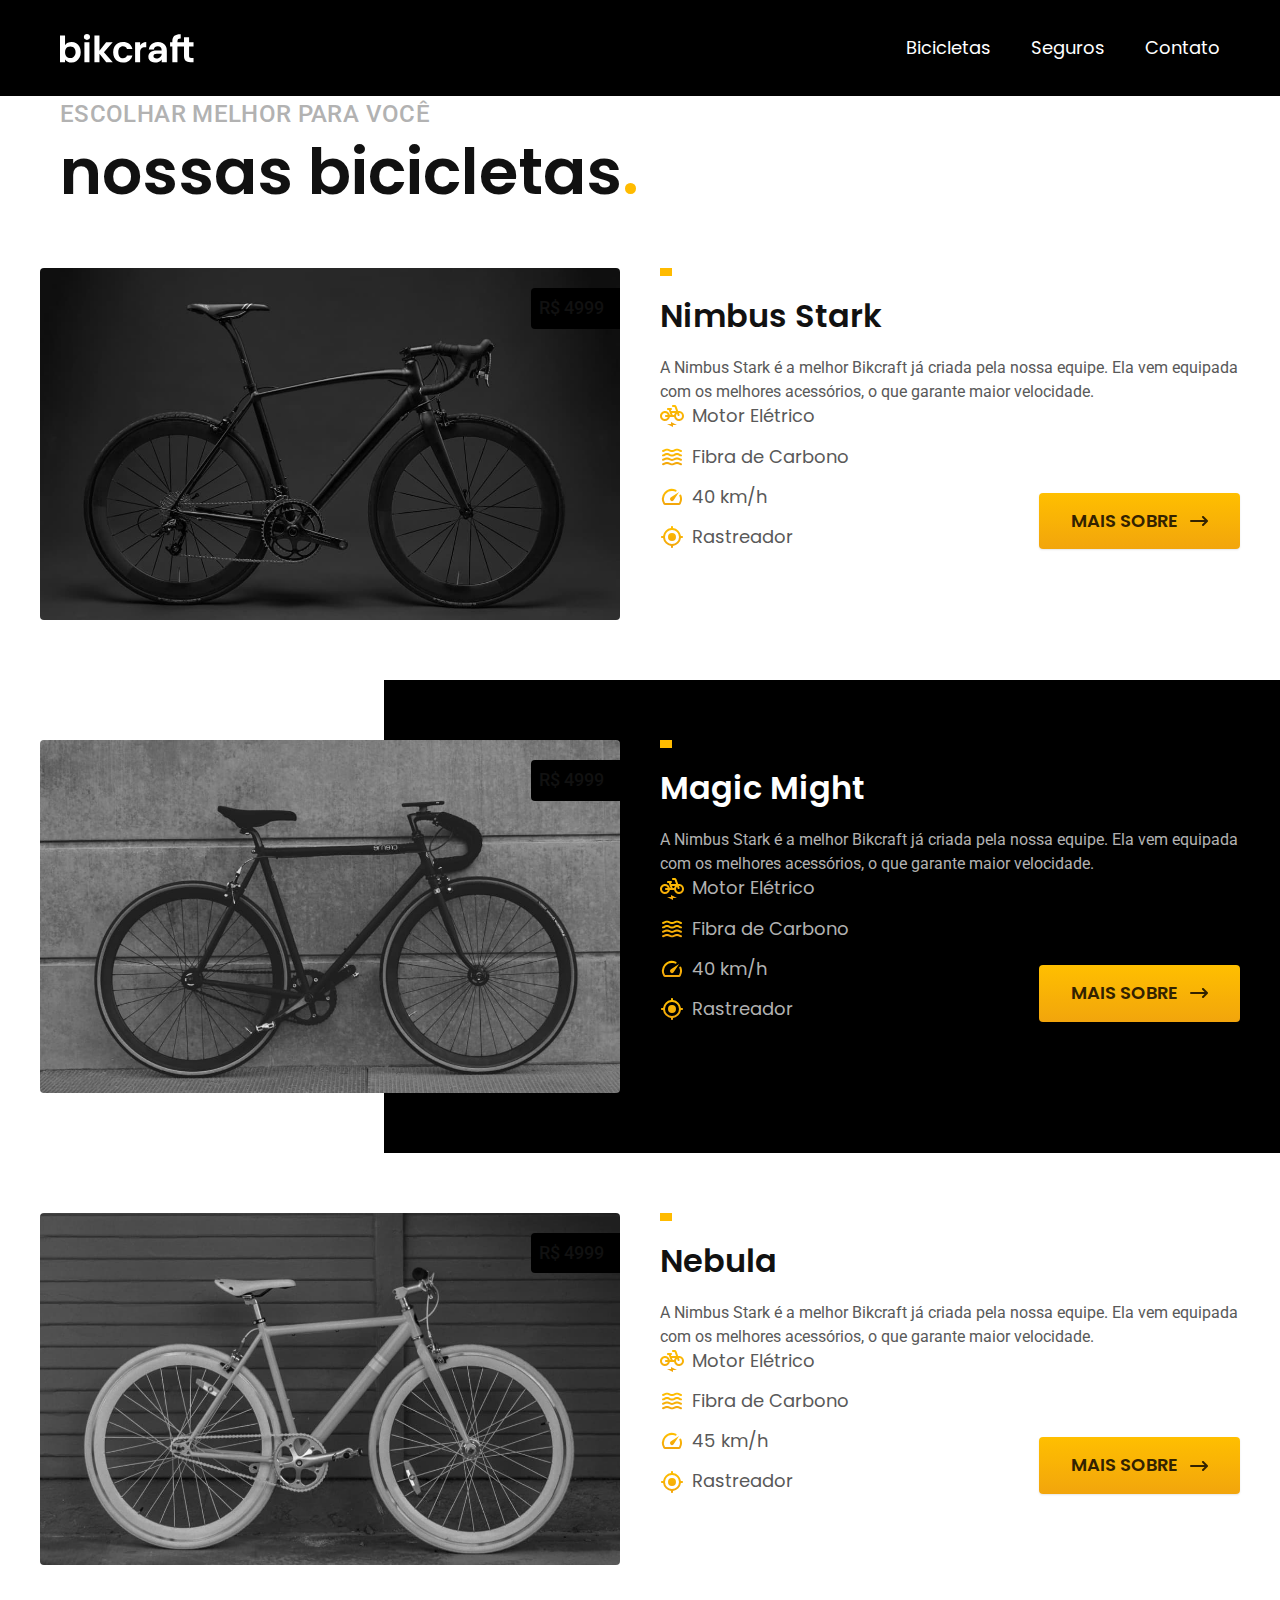
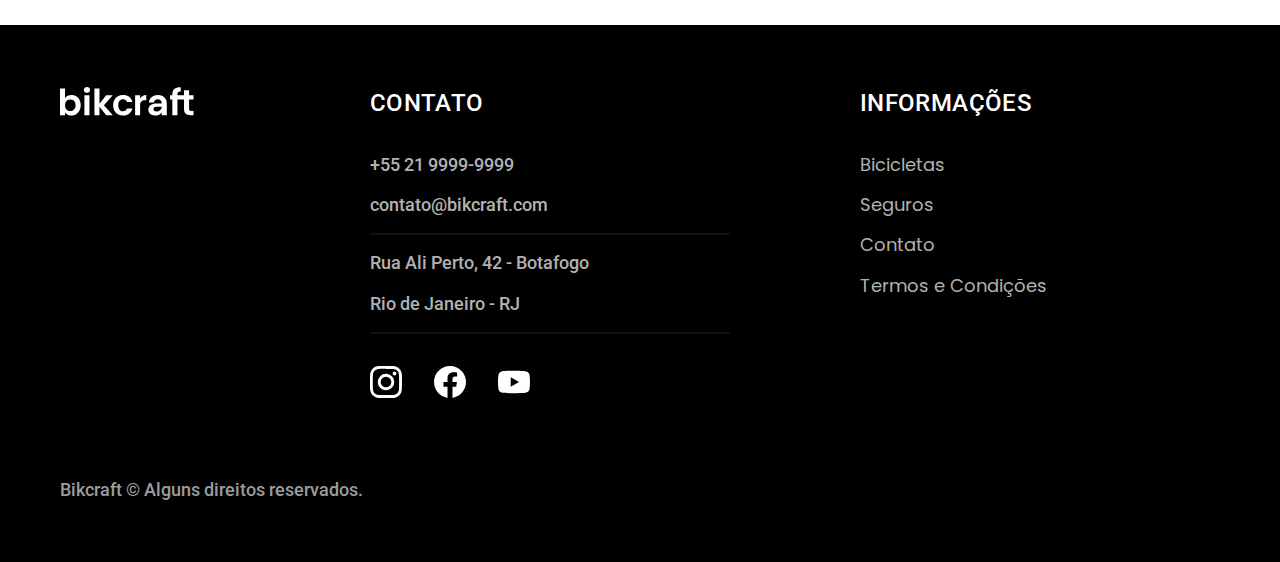
==== bicicletas.html @ 353d189f "bicicletas" ====
<!DOCTYPE html>
<html lang="pt-br">

<head>
  <meta charset="UTF-8">
  <meta name="viewport" content="width=device-width, initial-scale=1.0">
  <link rel="preconnect" href="https://fonts.googleapis.com">
  <link rel="preconnect" href="https://fonts.gstatic.com" crossorigin>
  <link href="https://fonts.googleapis.com/css2?family=Poppins:wght@400;600&family=Roboto:wght@400;500&display=swap" rel="stylesheet">

  <title>Bicicletas</title>
  <meta name="description" content="Bicicletas elétricas de alta precisão e qualidade, feitas sob medida para o cliente. Explore o mundo na sua velocidade com a Bikcraft.">

  <link rel="stylesheet" href="./css/style.css">
</head>

<body>
  <header class="header-bg">
    <div class="header container">
      <a href="./">
        <img src="./img/bikcraft.svg" alt="Bikcraft">
      </a>

      <nav aria-label="primaria">
        <ul class="header-menu font-1-m cor-0">
          <li><a href="./bicicletas.html">Bicicletas</a></li>
          <li><a href="./seguros.html">Seguros</a></li>
          <li><a href="./contato.html">Contato</a></li>
        </ul>
      </nav>
    </div>
  </header>


  <main>
    <div>
      <div class="titulo container">
        <p class="font-2-l-b cor-5">Escolhar melhor para você</p>
        <h1 class="font-1-xxl cor-11">nossas bicicletas<span class="cor-p1">.</span></h1>
      </div>

      <div>
        <div class="bicicletas container">
          <div class="bicicletas-img">
            <img src="./img/bicicletas/nimbus.jpg" alt="Bicicleta preta">
            <span class="font-2-m">R$ 4999</span>
          </div>
          <div class="bicicletas-conteudo">
            <h2 class="font-1-xl">Nimbus Stark</h2>
            <p class="font-2-s cor-8">A Nimbus Stark é a melhor Bikcraft já criada pela nossa equipe. Ela vem equipada com os melhores acessórios, o que garante maior velocidade.</p>
            <ul class="font-1-m cor-8">
              <li><img src="./img/icones/eletrica.svg" alt="">Motor Elétrico</li>
              <li><img src="./img/icones/carbono.svg" alt="">Fibra de Carbono</li>
              <li><img src="./img/icones/velocidade.svg" alt="">40 km/h</li>
              <li><img src="./img/icones/rastreador.svg" alt="">Rastreador</li>
            </ul>
            <a class="botao seta" href="./bicicletas.html/nimbus.html">Mais Sobre</a>
          </div>
        </div>
      </div>

      <div class="bicicletas-bg">
        <div class="bicicletas container">
          <div class="bicicletas-img">
            <img src="./img/bicicletas/magic.jpg" alt="Bicicleta preta">
            <span class="font-2-m">R$ 4999</span>
          </div>
          <div class="bicicletas-conteudo">
            <h2 class="font-1-xl cor-0">Magic Might</h2>
            <p class="font-2-s cor-5">A Nimbus Stark é a melhor Bikcraft já criada pela nossa equipe. Ela vem equipada com os melhores acessórios, o que garante maior velocidade.</p>
            <ul class="font-1-m cor-5">
              <li><img src="./img/icones/eletrica.svg" alt="">Motor Elétrico</li>
              <li><img src="./img/icones/carbono.svg" alt="">Fibra de Carbono</li>
              <li><img src="./img/icones/velocidade.svg" alt="">40 km/h</li>
              <li><img src="./img/icones/rastreador.svg" alt="">Rastreador</li>
            </ul>
            <a class="botao seta" href="./bicicletas.html/magic.html">Mais Sobre</a>
          </div>
        </div>
      </div>

      <div>
        <div class="bicicletas container">
          <div class="bicicletas-img">
            <img src="./img/bicicletas/nebula.jpg" alt="Bicicleta preta">
            <span class="font-2-m">R$ 4999</span>
          </div>
          <div class="bicicletas-conteudo">
            <h2 class="font-1-xl">Nebula</h2>
            <p class="font-2-s cor-8">A Nimbus Stark é a melhor Bikcraft já criada pela nossa equipe. Ela vem equipada com os melhores acessórios, o que garante maior velocidade.</p>
            <ul class="font-1-m cor-8">
              <li><img src="./img/icones/eletrica.svg" alt="">Motor Elétrico</li>
              <li><img src="./img/icones/carbono.svg" alt="">Fibra de Carbono</li>
              <li><img src="./img/icones/velocidade.svg" alt="">45 km/h</li>
              <li><img src="./img/icones/rastreador.svg" alt="">Rastreador</li>
            </ul>
            <a class="botao seta" href="./bicicletas.html/nebula.html">Mais Sobre</a>
          </div>
        </div>
      </div>

    </div>


  </main>


  <footer class="footer-bg">
    <div class="footer container">
      <img src="./img/bikcraft.svg" alt="Bikcraft">
      <div class="footer-contato">
        <h3 class="font-2-l-b cor-0">Contato</h3>
        <ul class="font-2-m cor-5">
          <li><a href="tel:+552199999999">+55 21 9999-9999</a></li>
          <li><a href="mailto:contato@bikcraft.com">contato@bikcraft.com</a></li>
          <li>Rua Ali Perto, 42 - Botafogo</li>
          <li>Rio de Janeiro - RJ</li>
        </ul>
        <div class="footer-redes">
          <a href="./">
            <img src="./img/redes/instagram.svg" alt="Instagram">
          </a>
          <a href="./">
            <img src="./img/redes/facebook.svg" alt="Facebook">
          </a>
          <a href="./">
            <img src="./img/redes/youtube.svg" alt="Youtube">
          </a>
        </div>
      </div>
      <div class="footer-informacoes">
        <h3 class="font-2-l-b cor-0">Informações</h3>
        <nav>
          <ul class="font-1-m cor-5">
            <li><a href="./bicicletas.html">Bicicletas</a></li>
            <li><a href="./seguros.html">Seguros</a></li>
            <li><a href="./contato.html">Contato</a></li>
            <li><a href="./termos.html">Termos e Condições</a></li>
          </ul>
        </nav>
      </div>
      <p class="footer-copy font-2-m cor-6">Bikcraft © Alguns direitos reservados.</p>
    </div>
  </footer>
</body>
---- css/style.css ----
@import "./global/global.css";
@import "./utilidades/tipografia.css";
@import "./utilidades/cores.css";

@import "./global/header.css";
@import "./global/footer.css";

/* Utilidades */
@import "./utilidades/componentes.css";

/* Home */
@import "./home/introducao.css";
@import "./home/tecnologia.css";
@import "./home/parceiros.css";
@import "./home/depoimento.css";

/* Bicicletas */
@import "./bicicletas/bicicletas-lista.css";

/* Seguros */
@import "./seguros/seguros.css";

/* Termos */
@import "./termos/termos.css";

/* bicicletas */
@import "./bicicletas/bicicletas.css";
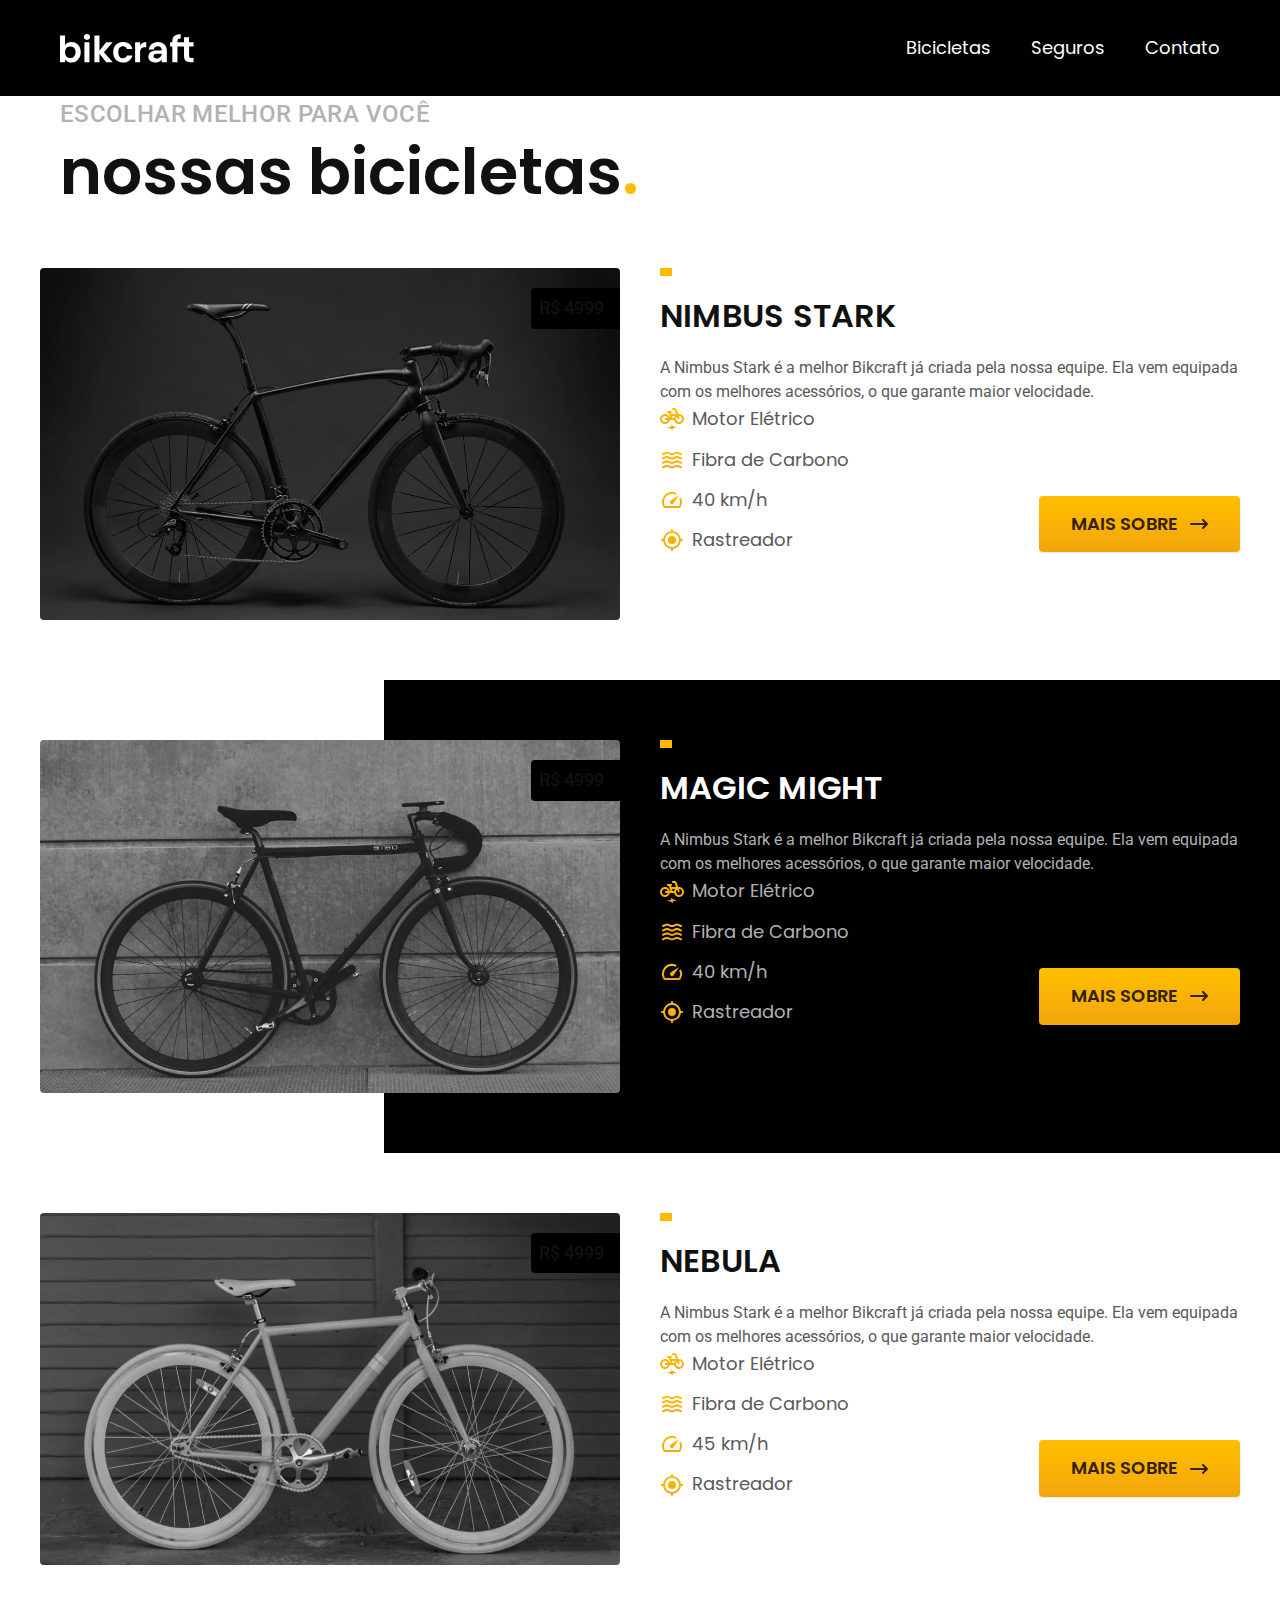
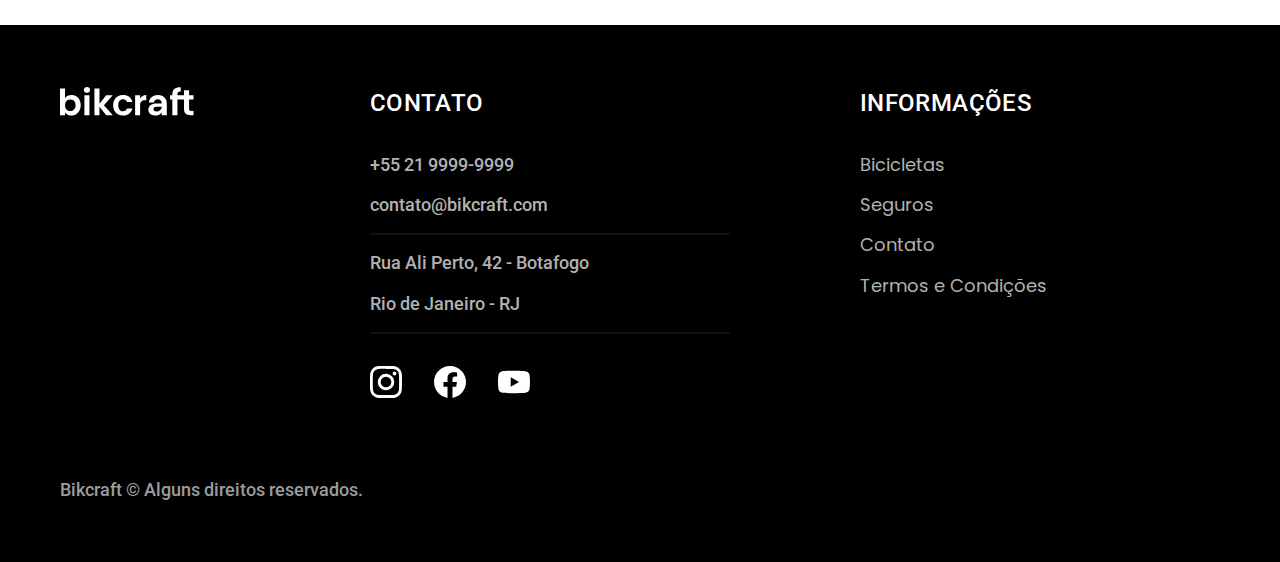
==== commit e8cbb176: "bicicletaEbicicletahtml" ====
--- a/bicicletas.html
+++ b/bicicletas.html
@@ -54,7 +54,7 @@
               <li><img src="./img/icones/velocidade.svg" alt="">40 km/h</li>
               <li><img src="./img/icones/rastreador.svg" alt="">Rastreador</li>
             </ul>
-            <a class="botao seta" href="./bicicletas.html/nimbus.html">Mais Sobre</a>
+            <a class="botao seta" href="/bicicletas/nimbus.html">Mais Sobre</a>
           </div>
         </div>
       </div>
@@ -74,7 +74,7 @@
               <li><img src="./img/icones/velocidade.svg" alt="">40 km/h</li>
               <li><img src="./img/icones/rastreador.svg" alt="">Rastreador</li>
             </ul>
-            <a class="botao seta" href="./bicicletas.html/magic.html">Mais Sobre</a>
+            <a class="botao seta" href="/bicicletas/magic.html">Mais Sobre</a>
           </div>
         </div>
       </div>
@@ -94,7 +94,7 @@
               <li><img src="./img/icones/velocidade.svg" alt="">45 km/h</li>
               <li><img src="./img/icones/rastreador.svg" alt="">Rastreador</li>
             </ul>
-            <a class="botao seta" href="./bicicletas.html/nebula.html">Mais Sobre</a>
+            <a class="botao seta" href="/bicicletas/nebula.html">Mais Sobre</a>
           </div>
         </div>
       </div>
--- a/css/style.css
+++ b/css/style.css
@@ -16,9 +16,13 @@
 
 /* Bicicletas */
 @import "./bicicletas/bicicletas-lista.css";
+@import "./bicicleta/bicicleta.css";
+@import "./bicicleta/seguro.css";
 
 /* Seguros */
 @import "./seguros/seguros.css";
+@import "./seguros/vantagens.css";
+@import "./seguros/perguntas.css";
 
 /* Termos */
 @import "./termos/termos.css";
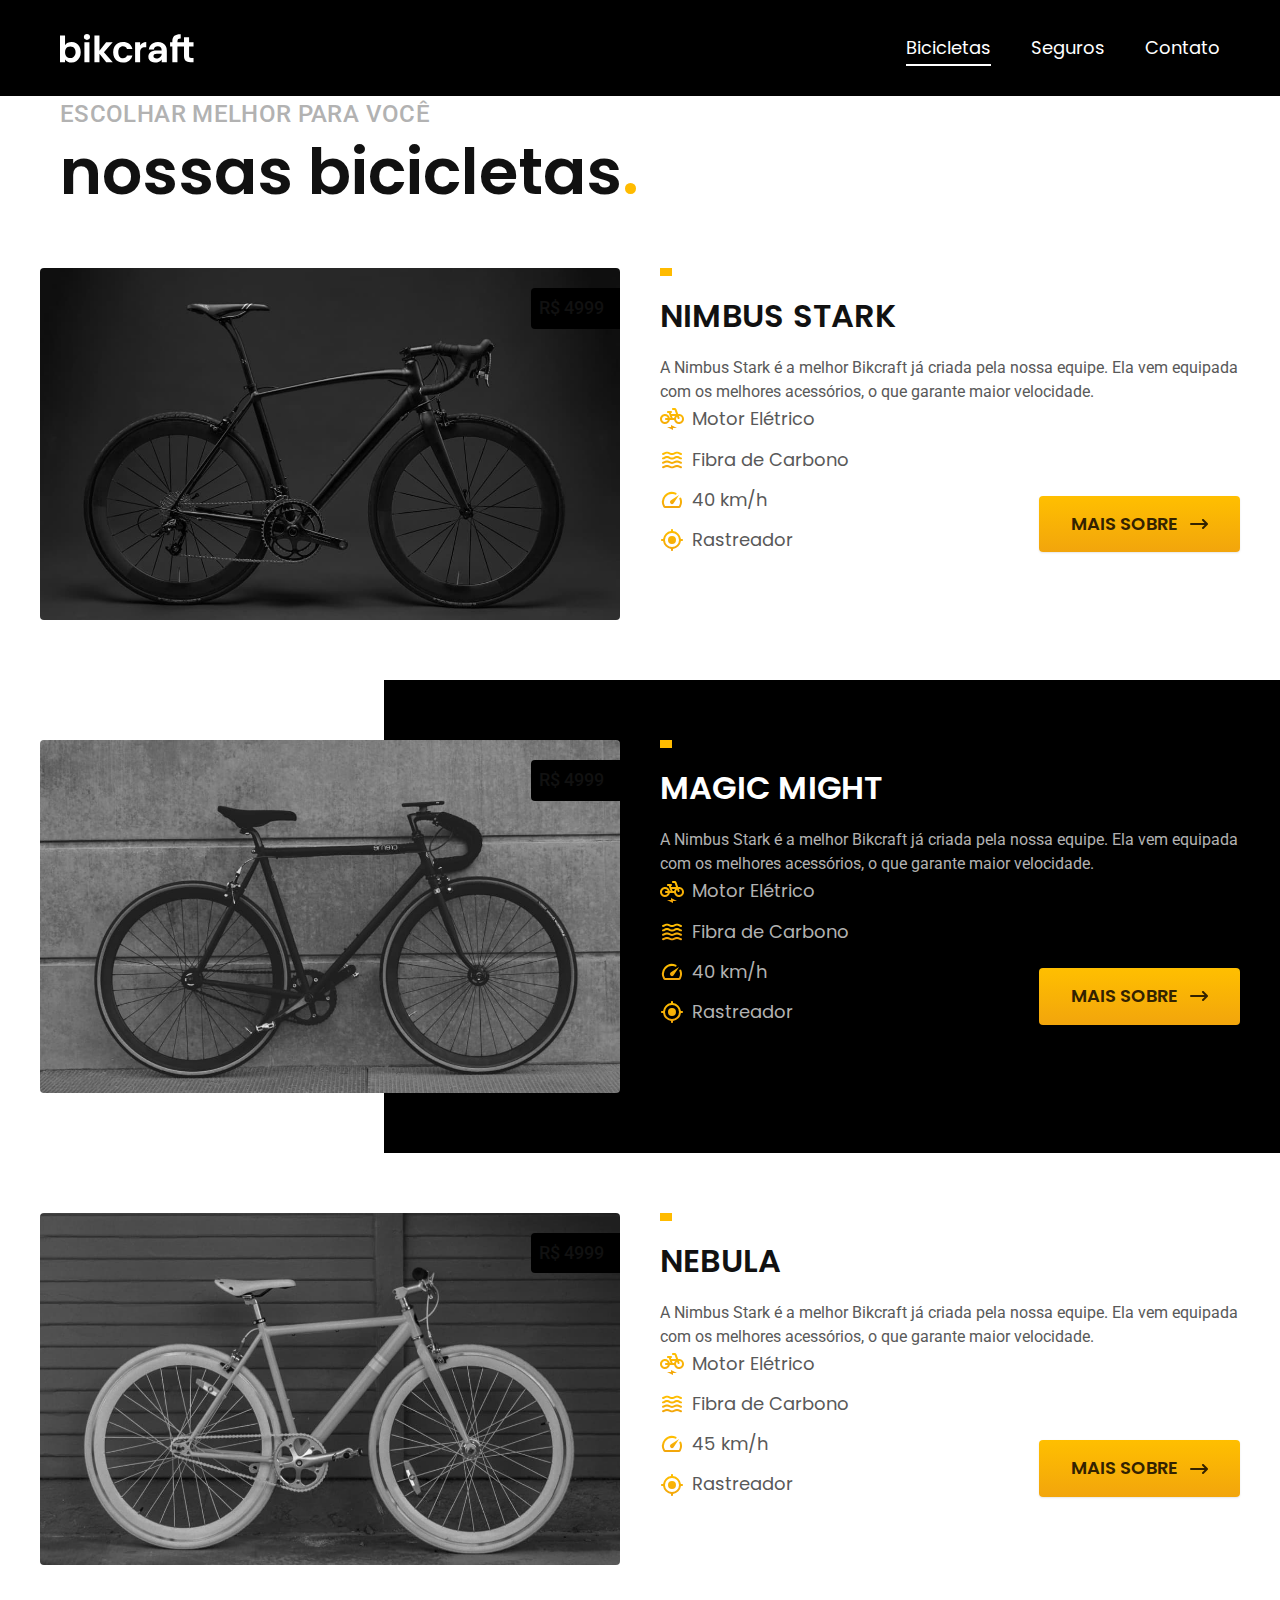
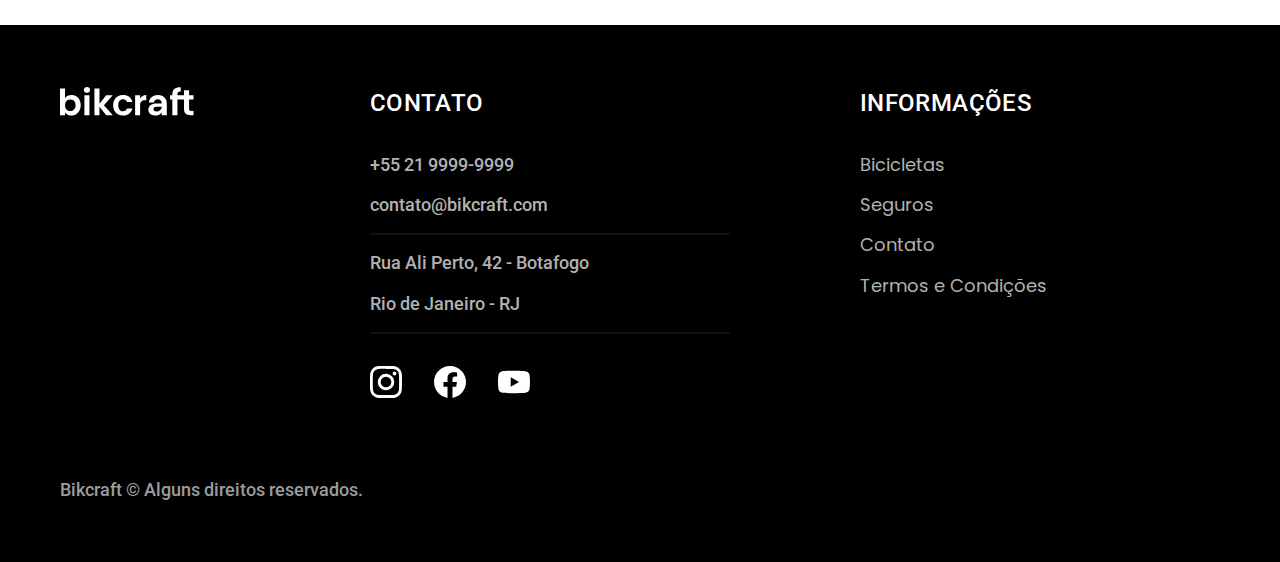
==== commit 16549284: "header javascript" ====
--- a/bicicletas.html
+++ b/bicicletas.html
@@ -142,4 +142,5 @@
       <p class="footer-copy font-2-m cor-6">Bikcraft © Alguns direitos reservados.</p>
     </div>
   </footer>
+<script src="./js/script.js"></script>
 </body>--- a/css/style.css
+++ b/css/style.css
@@ -29,3 +29,11 @@
 
 /* bicicletas */
 @import "./bicicletas/bicicletas.css";
+
+/* Contato*/
+@import "./contato/contato.css";
+@import "./contato/lojas.css";
+@import "./utilidades/formulario.css";
+
+/* orçamento */
+@import "./orcamento/orcamento.css";
